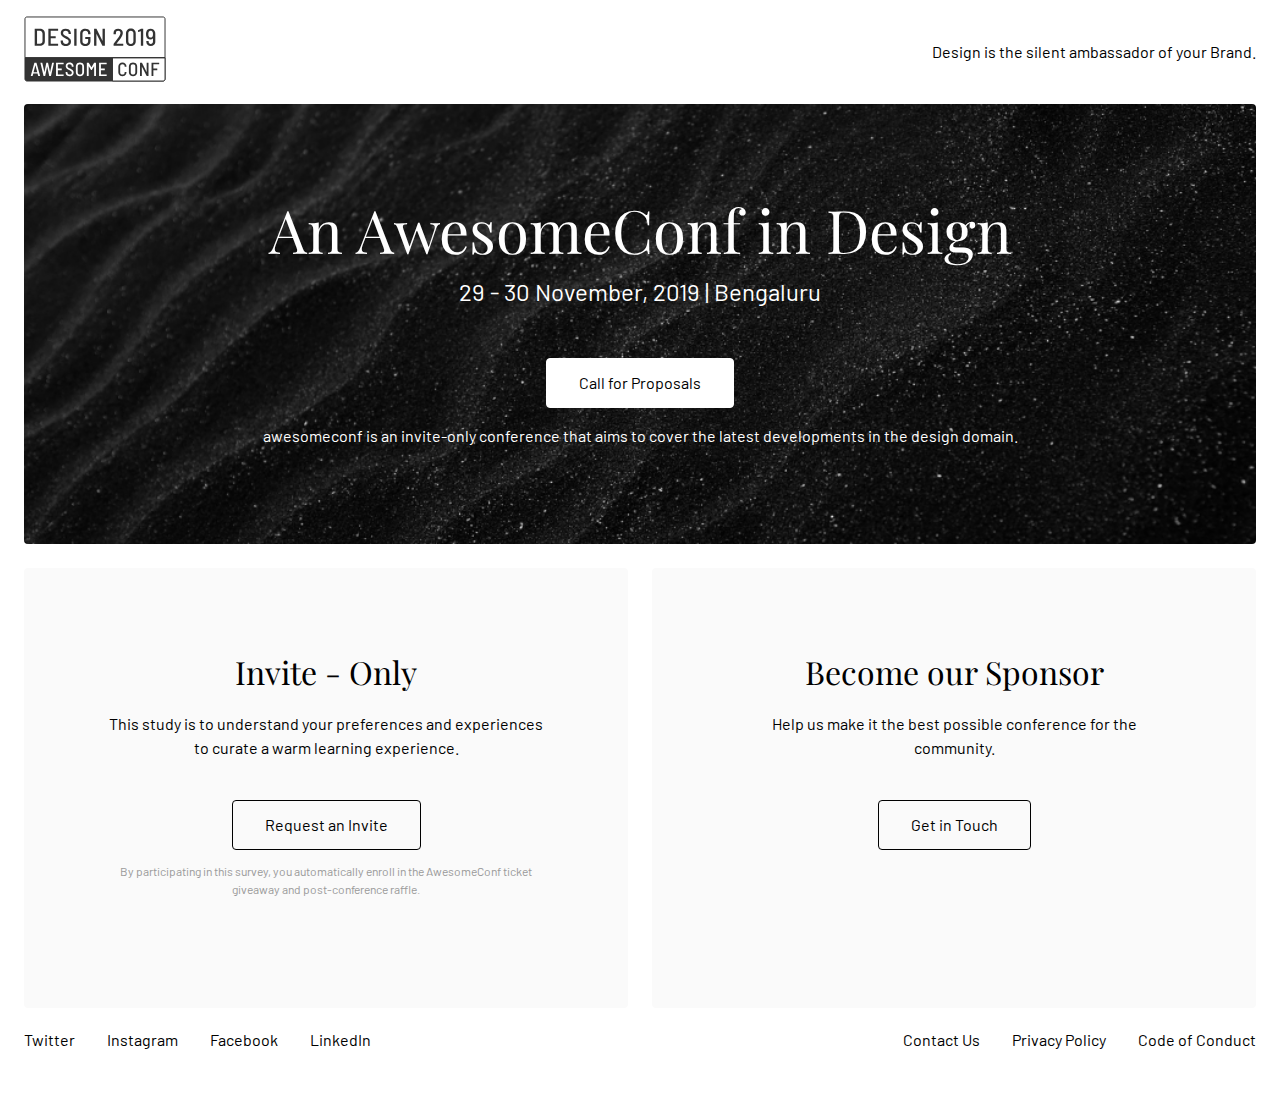
==== index.html @ eeed6b20 "feat: add description" ====
<!DOCTYPE html>
<html>
  <head>
    <meta charset="utf-8" />
    <meta http-equiv="X-UA-Compatible" content="IE=edge" />
    <title>An AwesomeConf in Design</title>
    <meta name="viewport" content="width=device-width, initial-scale=1" />
    <meta
      name="description"
      content="The second edition of AwesomeConf (29 - 30 November, Bangalore), where we'll cover the latest developments in the design domain."
    />
    <link
      href="https://fonts.googleapis.com/css?family=Barlow|Playfair+Display:400,700&display=swap"
      rel="stylesheet"
    />
    <link
      rel="stylesheet"
      type="text/css"
      media="screen"
      href="/assets/style.css"
    />
  </head>
  <body>
    <div class="container">
      <header>
        <a href="/" class="logo">
          <img src="/assets/logo.svg" alt="AwesomeConf Design 2019" />
        </a>

        <p>Design is the silent ambassador of your Brand.</p>
      </header>

      <main class="homepage">
        <section class="cfp section">
          <h1 class="title">An AwesomeConf in Design</h1>
          <p class="subtitle">29 - 30 November, 2019 | Bengaluru</p>
          <br />
          <a class="btn btn-primary" href="/cfp.html">
            Call for Proposals
          </a>
          <p>awesomeconf is an invite-only conference that aims to cover the latest developments in the design domain.</p>
        </section>

        <section class="sponsor section">
          <h2>Become our Sponsor</h2>
          <p>
            Help us make it the best possible conference for the community.<br />
          </p>
          <br />
          <a class="btn" href="/sponsor.html">Get in Touch</a>
        </section>

        <section class="survey section">
          <h2>Invite - Only</h2>
          <p>
            This study is to understand your preferences and experiences to
            curate a warm learning experience.
          </p>
          <br />
          <a class="btn" href="/survey.html">Request an Invite</a>
          <p class="footnote">
            By participating in this survey, you automatically enroll in the
            AwesomeConf ticket giveaway and post-conference raffle.
          </p>
        </section>
      </main>

      <footer>
        <nav class="nav social">
          <ul>
            <li>
              <a
                href="https://twitter.com/@AnAwesomeConf"
                target="_blank"
                rel="noopener noreferrer"
                >Twitter</a
              >
            </li>

            <li>
              <a
                href="https://instagram.com/anawesomeconf"
                target="_blank"
                rel="noopener noreferrer"
                >Instagram</a
              >
            </li>

            <li>
              <a
                href="https://facebook.com/AnAwesomeConf"
                target="_button"
                rel="noopener noreferrer"
                >Facebook</a
              >
            </li>

            <li>
              <a
                href="https://linkedin.com/company/anawesomeconf"
                target="_blank"
                rel="noopener noreferrer"
                >LinkedIn</a
              >
            </li>

            <li class="sep"></li>

            <li>
              <a href="mailto:hello@awesomeconf.design">Contact Us</a>
            </li>

            <li>
              <a href="/privacy.html">Privacy Policy</a>
            </li>
            <li>
              <a href="/code-of-conduct.html">Code of Conduct</a>
            </li>
          </ul>
        </nav>
      </footer>
    </div>
  </body>
</html>
---- assets/style.css ----
* {
  box-sizing: border-box;
}

body {
  margin: 0;
  font-family: 'Barlow', -apple-system, BlinkMacSystemFont, 'Segoe UI', Roboto, Oxygen, Ubuntu, Cantarell, 'Open Sans', 'Helvetica Neue', sans-serif;
  font-size: 14px;
  line-height: 1.5;
}

.container {
  max-width: 1280px;
  margin-left: auto;
  margin-right: auto;
  padding-left: 16px;
  padding-right: 16px;
  margin-bottom: 24px;
}

.container .section + .section {
  margin-top: 24px;
}

.btn {
  display: inline-block;
  padding: 12px 32px;
  border-radius: 4px;
  border: 1px solid black;
  background-color: transparent;
  font-size: 16px;
  line-height: 1.5;
  color: black;
  text-decoration: none;
}

.btn-primary {
  background-color: white;
  border-color: white;
}

.section {
  padding: 48px 24px;
  text-align: center;
  background-color: #fafafa;
  border-radius: 4px;
}

.section.cfp {
  background-color: black;
  background-image: url(/assets/background.png);
  background-size: cover;
  color: white;
  grid-area: 1/1/2/3;
}

.section.survey {
  grid-area: 2/1/3/2;
}

.section.sponsor {
  grid-area: 2/2/3/3;
}

h1, h2 {
  font-family: "Playfair Display";
  font-weight: 400;
  margin: 0;
}

.subtitle {
  font-size: 3.75vw;
  margin-top: 0;
}

.footnote {
  font-size: 12px;
  color: #999;
}

main.other {
  max-width: 600px;
  margin: 48px auto 16px;
  padding-bottom: 16px;
  border-bottom: 0.5px solid rgba(0, 0, 0, 0.5);
}

main.other h1 {
  margin: 1em 0;
  text-align: center;
}

main.other p,
main.other li {
  text-align: justify;
  margin-bottom: 1.5em;
}

header {
  display: flex;
  padding: 16px 0;
}

header .logo {
  flex: 1;
  padding-right: 24px;
}

.logo img {
  height: 40px;
}

header p {
  margin: 0;
  margin-left: 48px;
  align-self: center;
  text-align: right;
}

footer {
  display: flex;
  padding: 8px 0;
}

.nav.social {
  flex: 1;
}

nav ul {
  list-style: none;
  margin: 0;
  display: flex;
  flex-direction: column;
  padding-inline-start: 32px;
  flex-wrap: wrap;
  margin-left: -16px;
  margin-right: -16px;
}

nav a {
  text-decoration: none;
  color: black;
  display: inline-block;
  padding: 12px 16px;
}

h1 {
  font-size: calc(22px + 3.75vw);
}

h2 {
  font-size: calc(10px + 3.75vw);
}

a, a:visited, a:hover, a:focus {
  color: black;
  cursor: pointer;
}

@media (min-width: 800px) {  
  body {
    font-size: 16px;
  }

  nav ul {
    padding: 0;
    padding-inline-start: 0;
    flex-direction: row;
  }

  .section {
    padding: 80px;
  }

  .logo img {
    height: 66px;
  }

  li.sep {
    flex: 1;
  }

  .container {
    padding-left: 24px;
    padding-right: 24px;
  }

  .container .section + .section {
    margin-top: unset;
  }

  .container .homepage {
    display:  grid;
    grid-template-columns: repeat(2, 1fr); 
    grid-template-rows: repeat(2, 1fr); 
    grid-column-gap: 24px;
    grid-row-gap: 24px;
  }
}

@media (min-width: 1280px) {
  h1 {
    font-size: 60px;
  }

  h2 {
    font-size: 32px;
  }

  .subtitle {
    font-size: 24px;
  }
}
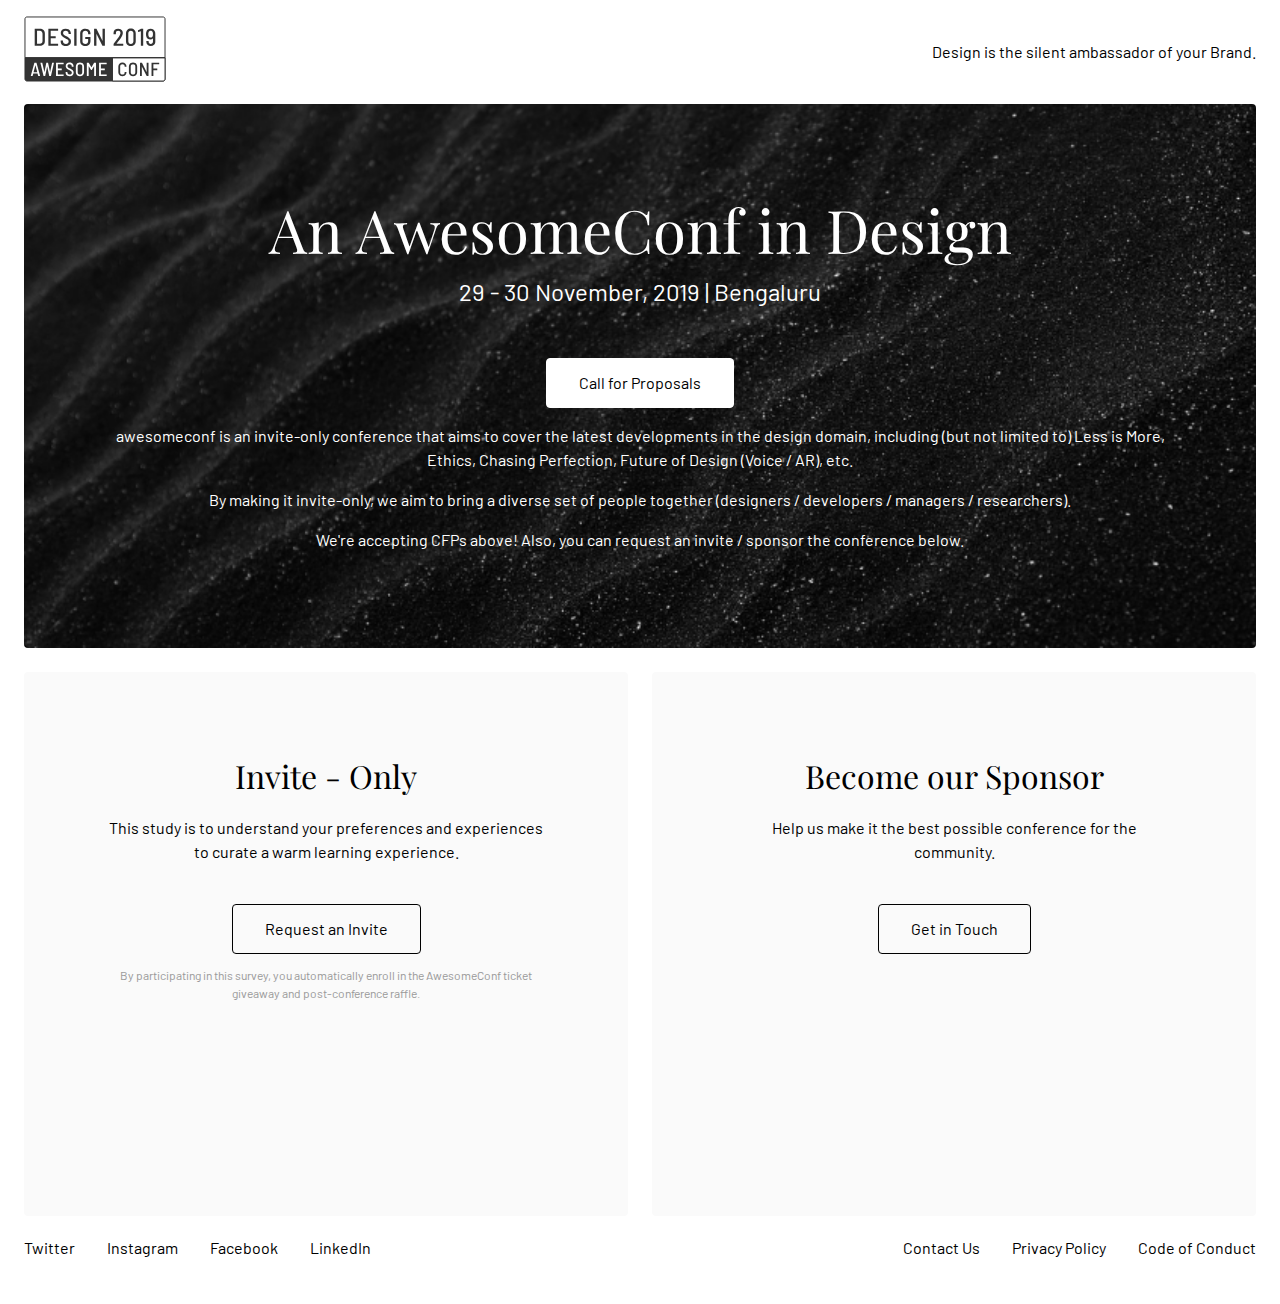
==== commit 4b7c37bb: "Update index.html" ====
--- a/index.html
+++ b/index.html
@@ -38,7 +38,9 @@
           <a class="btn btn-primary" href="/cfp.html">
             Call for Proposals
           </a>
-          <p>awesomeconf is an invite-only conference that aims to cover the latest developments in the design domain.</p>
+          <p>awesomeconf is an invite-only conference that aims to cover the latest developments in the design domain, including (but not limited to) Less is More, Ethics, Chasing Perfection, Future of Design (Voice / AR), etc.</p>
+          <p>By making it invite-only, we aim to bring a diverse set of people together (designers / developers / managers / researchers).</p>
+          <p>We're accepting CFPs above! Also, you can request an invite / sponsor the conference below.</p>
         </section>
 
         <section class="sponsor section">
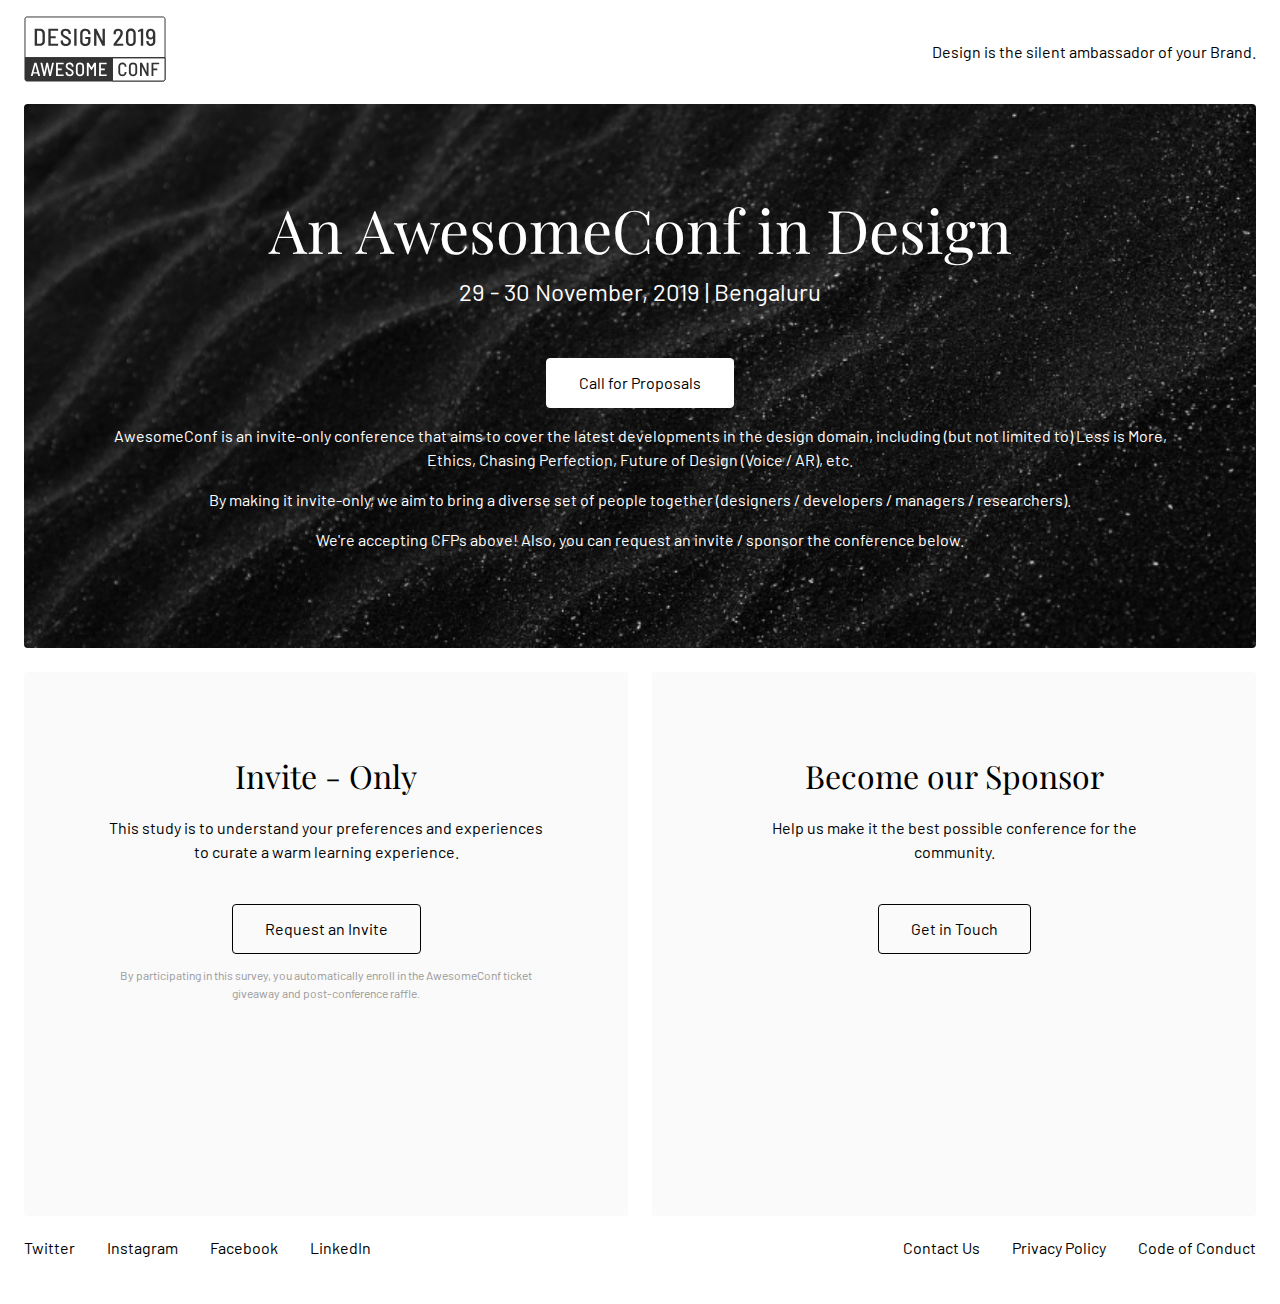
==== commit c30656b7: "Update index.html" ====
--- a/index.html
+++ b/index.html
@@ -38,7 +38,7 @@
           <a class="btn btn-primary" href="/cfp.html">
             Call for Proposals
           </a>
-          <p>awesomeconf is an invite-only conference that aims to cover the latest developments in the design domain, including (but not limited to) Less is More, Ethics, Chasing Perfection, Future of Design (Voice / AR), etc.</p>
+          <p>AwesomeConf is an invite-only conference that aims to cover the latest developments in the design domain, including (but not limited to) Less is More, Ethics, Chasing Perfection, Future of Design (Voice / AR), etc.</p>
           <p>By making it invite-only, we aim to bring a diverse set of people together (designers / developers / managers / researchers).</p>
           <p>We're accepting CFPs above! Also, you can request an invite / sponsor the conference below.</p>
         </section>
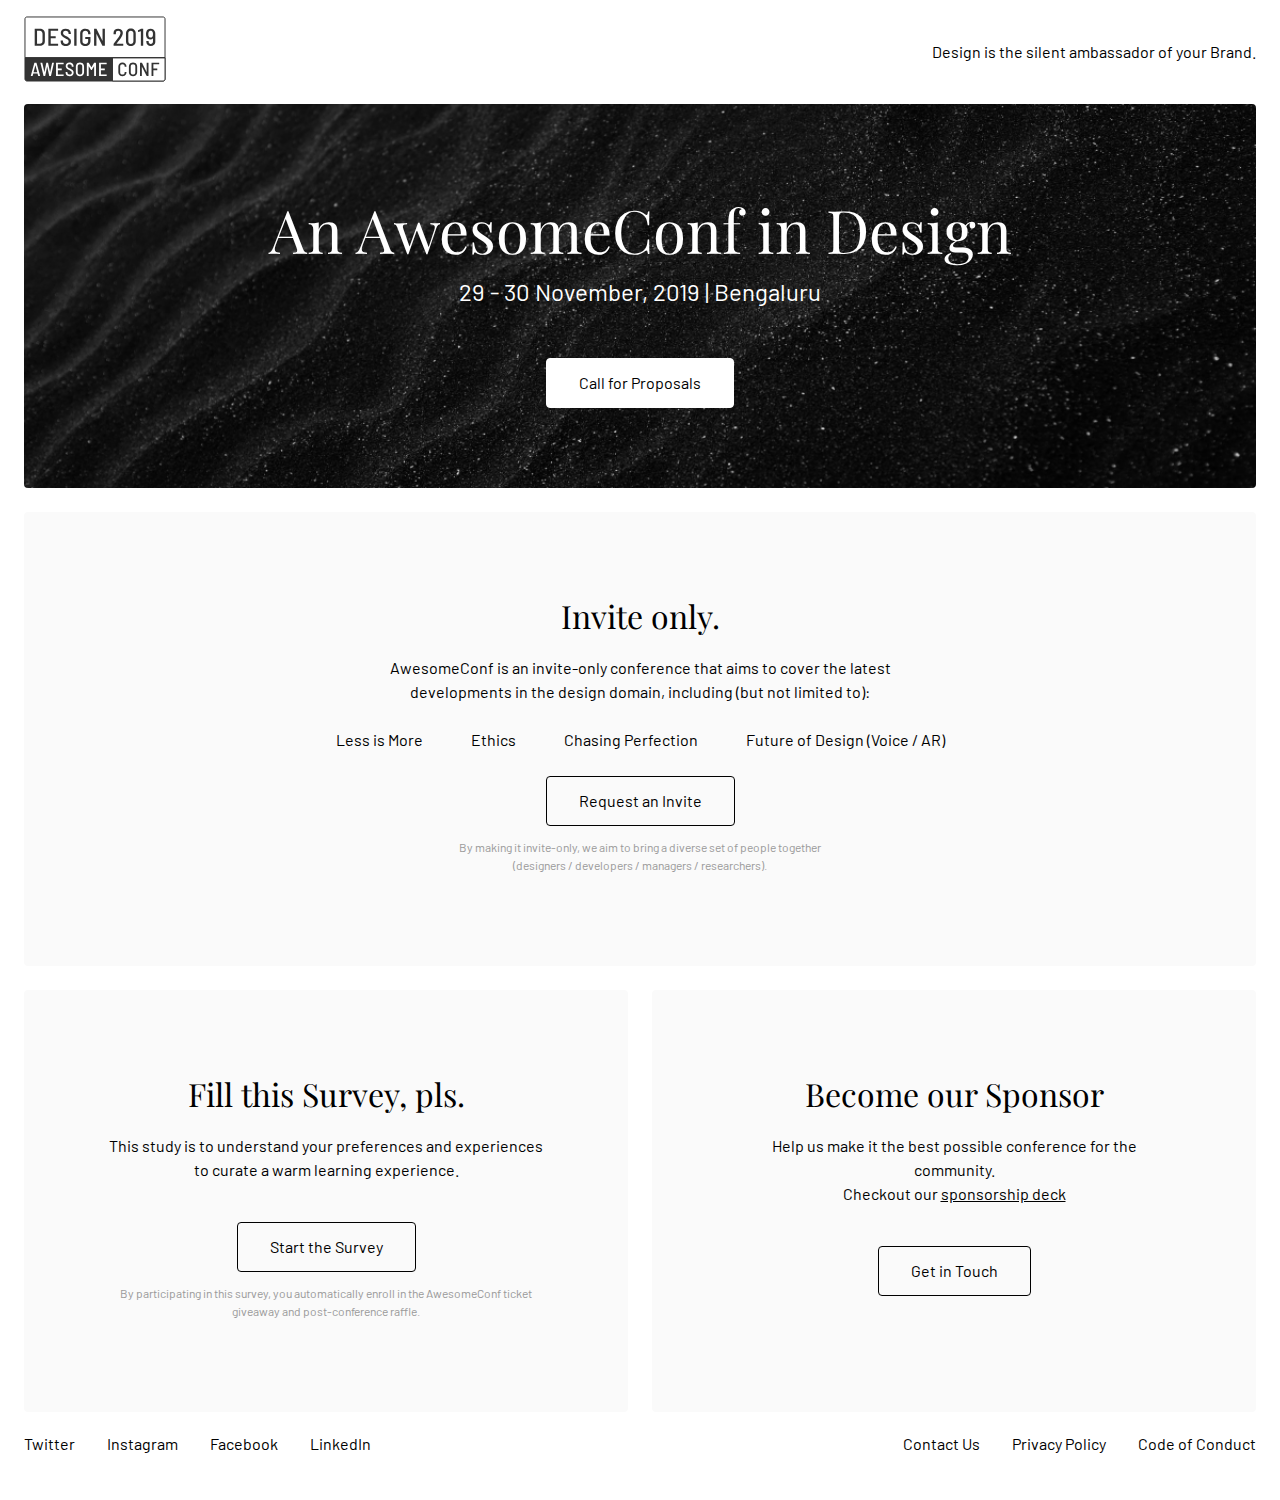
==== commit a635ad3e: "feat: add sponsor deck" ====
--- a/index.html
+++ b/index.html
@@ -19,6 +19,7 @@
       media="screen"
       href="/assets/style.css"
     />
+    <link type="text/plain" rel="author" href="/humans.txt" />
   </head>
   <body>
     <div class="container">
@@ -38,28 +39,49 @@
           <a class="btn btn-primary" href="/cfp.html">
             Call for Proposals
           </a>
-          <p>AwesomeConf is an invite-only conference that aims to cover the latest developments in the design domain, including (but not limited to) Less is More, Ethics, Chasing Perfection, Future of Design (Voice / AR), etc.</p>
-          <p>By making it invite-only, we aim to bring a diverse set of people together (designers / developers / managers / researchers).</p>
-          <p>We're accepting CFPs above! Also, you can request an invite / sponsor the conference below.</p>
+        </section>
+
+        <section class="section invite">
+          <h2>Invite only.</h2>
+          <p>
+            AwesomeConf is an invite-only conference that aims to cover the
+            latest developments in the design domain, including (but not limited
+            to):
+          </p>
+
+          <ul class="topics">
+            <li>Less is More</li>
+            <li>Ethics</li>
+            <li>Chasing Perfection</li>
+            <li>Future of Design (Voice / AR)</li>
+          </ul>
+
+          <a class="btn" href="/invite.html">Request an Invite</a>
+
+          <p class="footnote">
+            By making it invite-only, we aim to bring a diverse set of people
+            together (designers / developers / managers / researchers).
+          </p>
         </section>
 
         <section class="sponsor section">
           <h2>Become our Sponsor</h2>
           <p>
             Help us make it the best possible conference for the community.<br />
+            Checkout our <a href="/assets/sponsorship-information.pdf" target="_blank" rel="noopener noreferrer">sponsorship deck</a>
           </p>
           <br />
           <a class="btn" href="/sponsor.html">Get in Touch</a>
         </section>
 
         <section class="survey section">
-          <h2>Invite - Only</h2>
+          <h2>Fill this Survey, pls.</h2>
           <p>
             This study is to understand your preferences and experiences to
             curate a warm learning experience.
           </p>
           <br />
-          <a class="btn" href="/survey.html">Request an Invite</a>
+          <a class="btn" href="/survey.html">Start the Survey</a>
           <p class="footnote">
             By participating in this survey, you automatically enroll in the
             AwesomeConf ticket giveaway and post-conference raffle.
--- a/assets/style.css
+++ b/assets/style.css
@@ -54,12 +54,16 @@
   grid-area: 1/1/2/3;
 }
 
+.section.invite {
+  grid-area: 2/1/3/3;
+}
+
 .section.survey {
-  grid-area: 2/1/3/2;
+  grid-area: 3/1/4/2;
 }
 
 .section.sponsor {
-  grid-area: 2/2/3/3;
+  grid-area: 3/2/4/3;
 }
 
 h1, h2 {
@@ -157,6 +161,33 @@
   cursor: pointer;
 }
 
+ul.topics {
+  list-style: none;
+  display: flex;
+  justify-content: center;
+  margin-bottom: 16px;
+  margin-top: 16px;
+  flex-wrap: wrap;
+  padding-left: 0;
+}
+
+ul.topics li {
+  padding: 8px 24px;
+  white-space: nowrap;
+}
+
+.section.invite p {
+  max-width: 600px;
+  margin-left: auto;
+  margin-right: auto;
+}
+
+.section.invite p.footnote {
+  max-width: 400px;
+  margin-left: auto;
+  margin-right: auto;
+}
+
 @media (min-width: 800px) {  
   body {
     font-size: 16px;
@@ -192,7 +223,7 @@
   .container .homepage {
     display:  grid;
     grid-template-columns: repeat(2, 1fr); 
-    grid-template-rows: repeat(2, 1fr); 
+    grid-template-rows: repeat(3, auto); 
     grid-column-gap: 24px;
     grid-row-gap: 24px;
   }
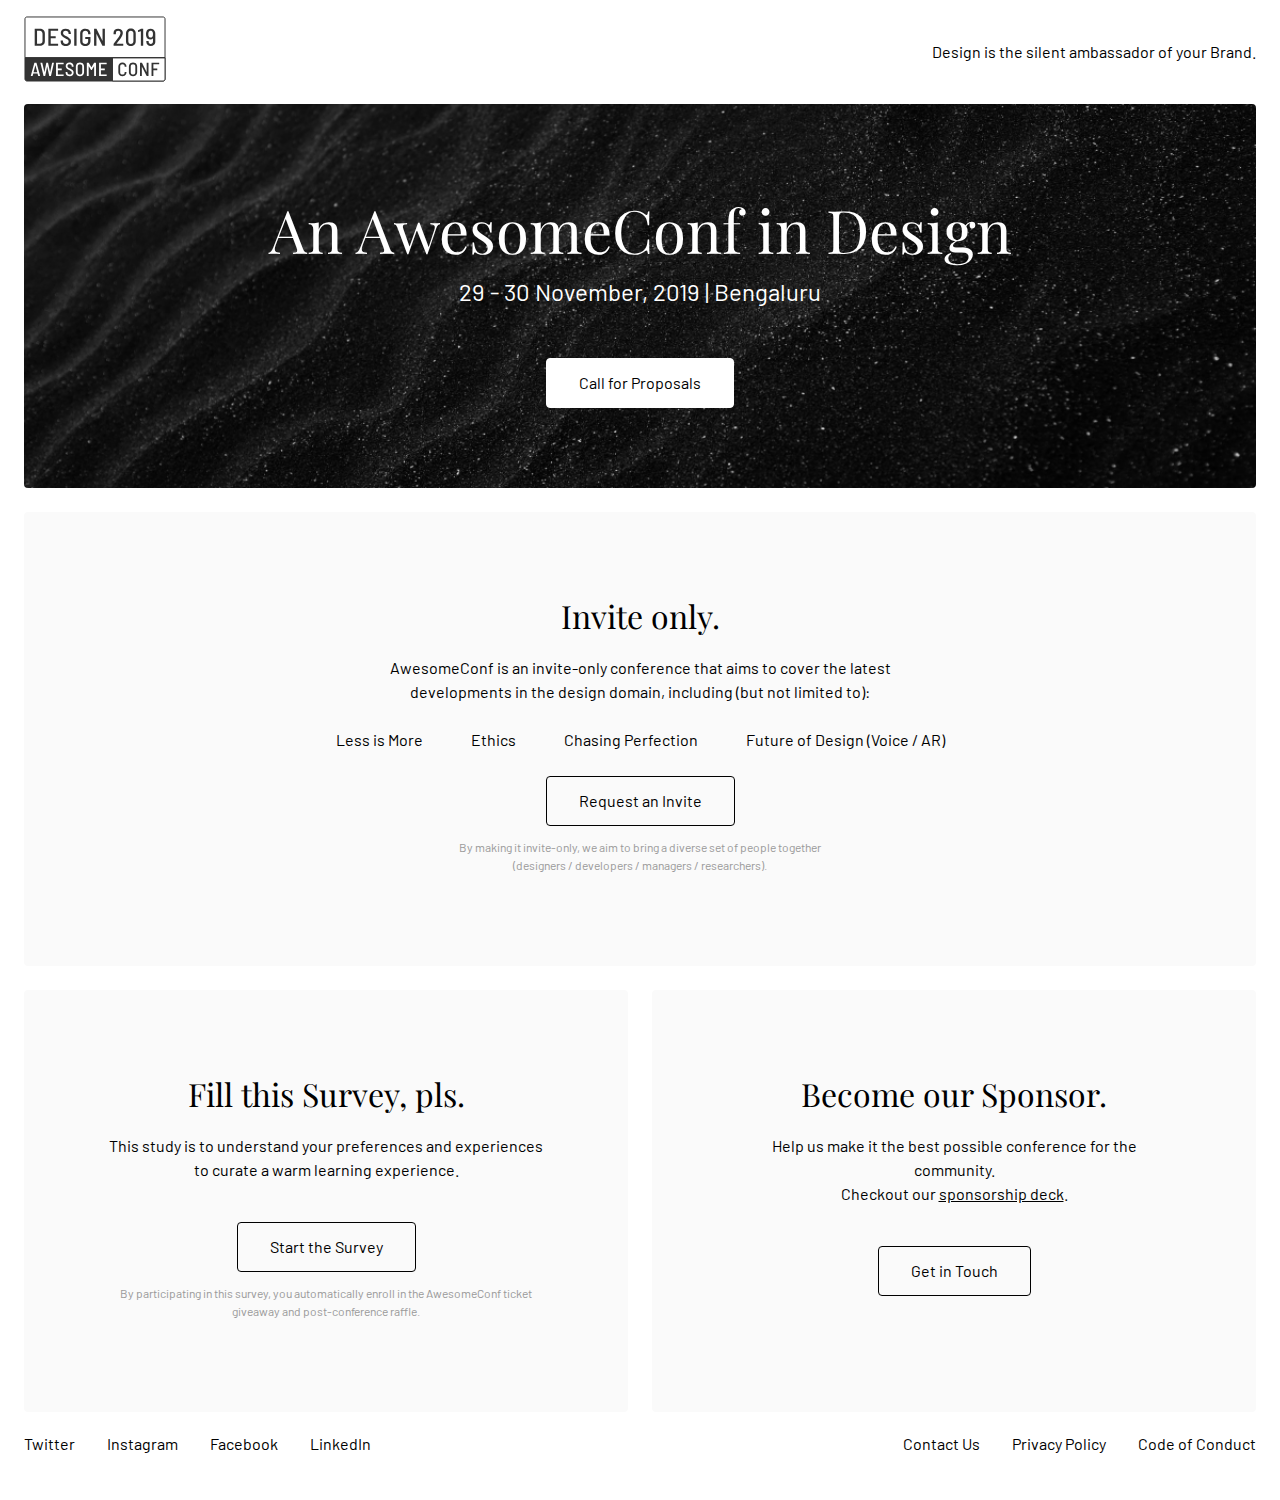
==== commit 4aa5ea14: "fix: typos" ====
--- a/index.html
+++ b/index.html
@@ -65,10 +65,10 @@
         </section>
 
         <section class="sponsor section">
-          <h2>Become our Sponsor</h2>
+          <h2>Become our Sponsor.</h2>
           <p>
             Help us make it the best possible conference for the community.<br />
-            Checkout our <a href="/assets/sponsorship-information.pdf" target="_blank" rel="noopener noreferrer">sponsorship deck</a>
+            Checkout our <a href="/assets/sponsorship-information.pdf" target="_blank" rel="noopener noreferrer">sponsorship deck</a>.
           </p>
           <br />
           <a class="btn" href="/sponsor.html">Get in Touch</a>
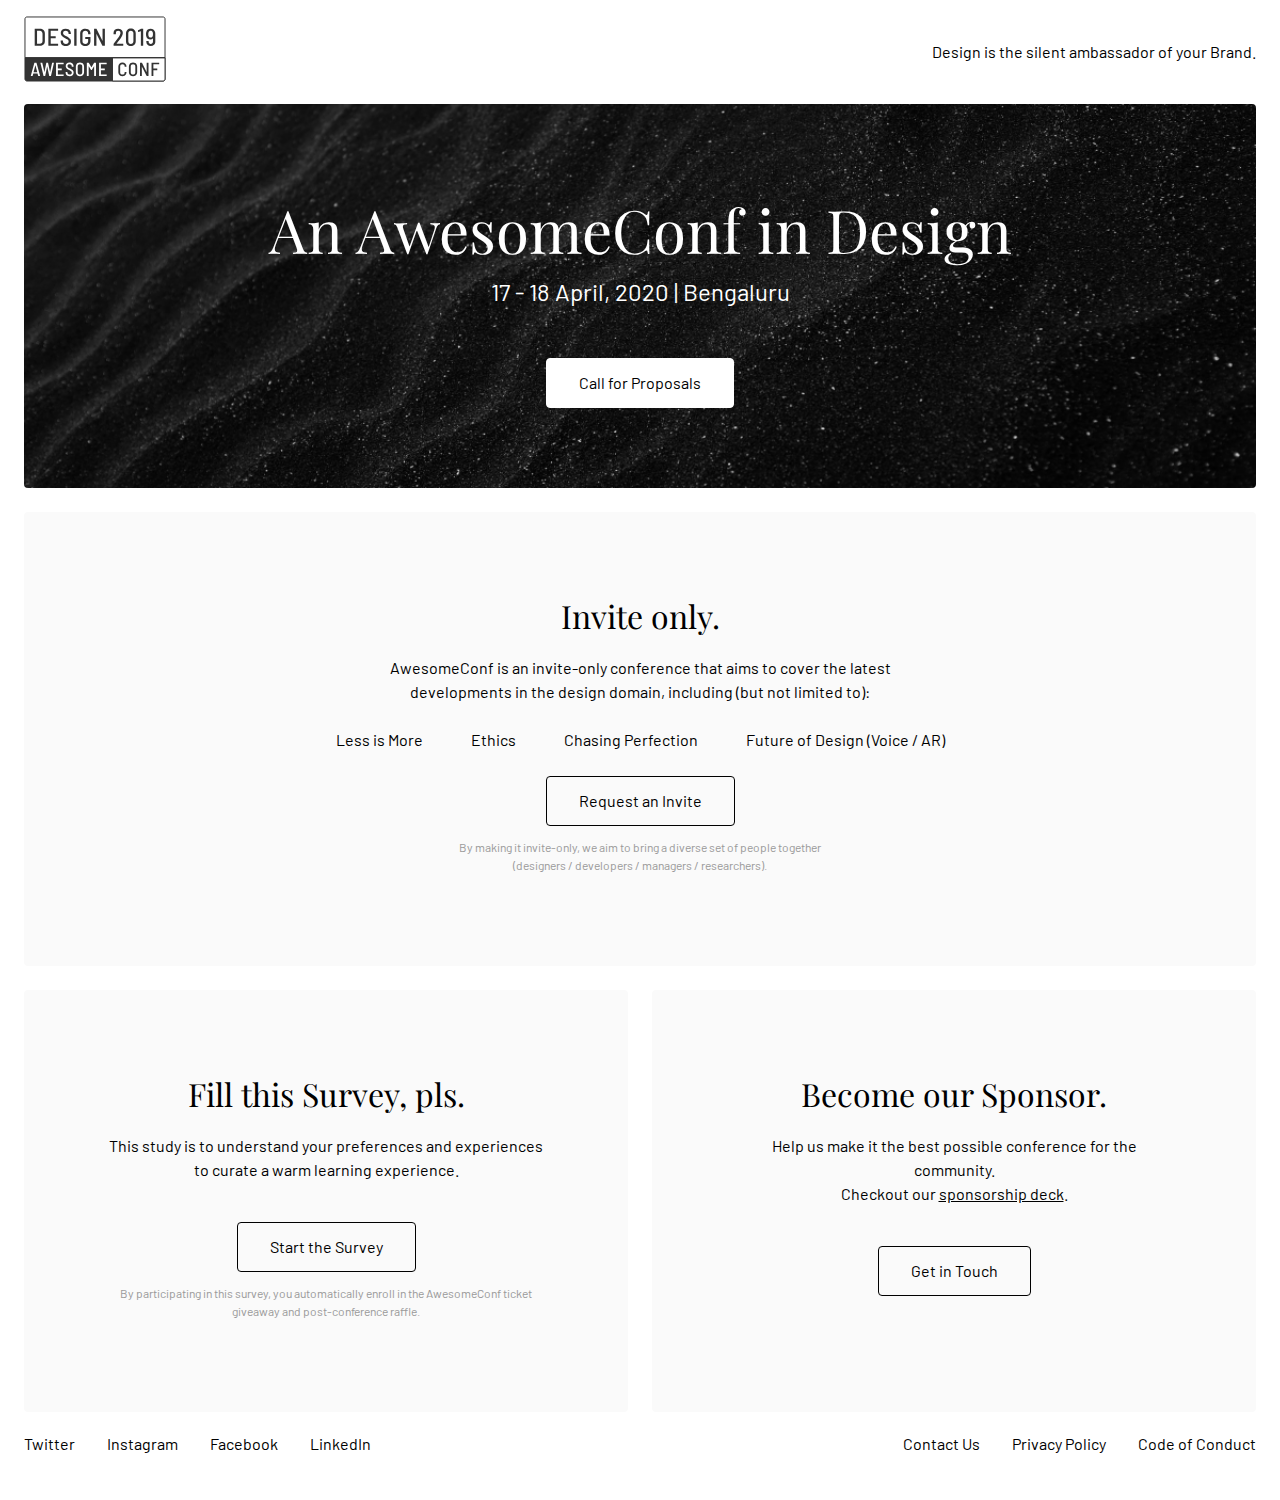
==== commit 92d35294: "update dates" ====
--- a/index.html
+++ b/index.html
@@ -7,7 +7,7 @@
     <meta name="viewport" content="width=device-width, initial-scale=1" />
     <meta
       name="description"
-      content="The second edition of AwesomeConf (29 - 30 November, Bangalore), where we'll cover the latest developments in the design domain."
+      content="The second edition of AwesomeConf (17 - 18 April, Bangalore), where we'll cover the latest developments in the design domain."
     />
     <link
       href="https://fonts.googleapis.com/css?family=Barlow|Playfair+Display:400,700&display=swap"
@@ -25,7 +25,7 @@
     <div class="container">
       <header>
         <a href="/" class="logo">
-          <img src="/assets/logo.svg" alt="AwesomeConf Design 2019" />
+          <img src="/assets/logo.svg" alt="AwesomeConf Design 2020" />
         </a>
 
         <p>Design is the silent ambassador of your Brand.</p>
@@ -34,7 +34,7 @@
       <main class="homepage">
         <section class="cfp section">
           <h1 class="title">An AwesomeConf in Design</h1>
-          <p class="subtitle">29 - 30 November, 2019 | Bengaluru</p>
+          <p class="subtitle">17 - 18 April, 2020 | Bengaluru</p>
           <br />
           <a class="btn btn-primary" href="/cfp.html">
             Call for Proposals
@@ -131,7 +131,7 @@
             <li class="sep"></li>
 
             <li>
-              <a href="mailto:hello@awesomeconf.design">Contact Us</a>
+              <a href="mailto:an@awesomeconf.design">Contact Us</a>
             </li>
 
             <li>
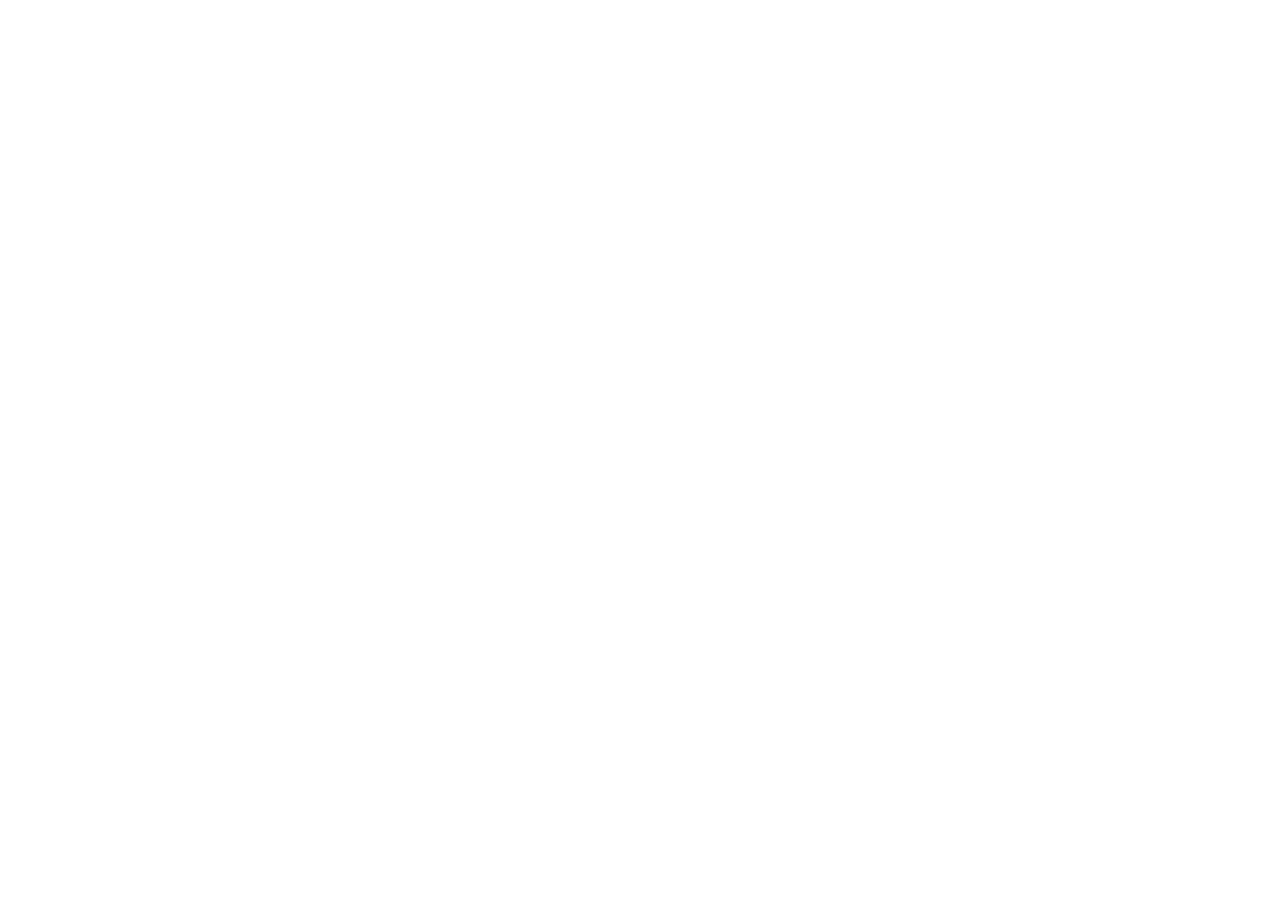
==== commit 26456cb2: "redirect to new website" ====
--- a/index.html
+++ b/index.html
@@ -1,148 +1,12 @@
 <!DOCTYPE html>
 <html>
   <head>
-    <meta charset="utf-8" />
-    <meta http-equiv="X-UA-Compatible" content="IE=edge" />
-    <title>An AwesomeConf in Design</title>
-    <meta name="viewport" content="width=device-width, initial-scale=1" />
-    <meta
-      name="description"
-      content="The second edition of AwesomeConf (17 - 18 April, Bangalore), where we'll cover the latest developments in the design domain."
-    />
-    <link
-      href="https://fonts.googleapis.com/css?family=Barlow|Playfair+Display:400,700&display=swap"
-      rel="stylesheet"
-    />
-    <link
-      rel="stylesheet"
-      type="text/css"
-      media="screen"
-      href="/assets/style.css"
-    />
-    <link type="text/plain" rel="author" href="/humans.txt" />
+    <meta http-equiv="refresh" content="0; url=https://awesomeconf.xyz" />
   </head>
   <body>
-    <div class="container">
-      <header>
-        <a href="/" class="logo">
-          <img src="/assets/logo.svg" alt="AwesomeConf Design 2020" />
-        </a>
-
-        <p>Design is the silent ambassador of your Brand.</p>
-      </header>
-
-      <main class="homepage">
-        <section class="cfp section">
-          <h1 class="title">An AwesomeConf in Design</h1>
-          <p class="subtitle">17 - 18 April, 2020 | Bengaluru</p>
-          <br />
-          <a class="btn btn-primary" href="/cfp.html">
-            Call for Proposals
-          </a>
-        </section>
-
-        <section class="section invite">
-          <h2>Invite only.</h2>
-          <p>
-            AwesomeConf is an invite-only conference that aims to cover the
-            latest developments in the design domain, including (but not limited
-            to):
-          </p>
-
-          <ul class="topics">
-            <li>Less is More</li>
-            <li>Ethics</li>
-            <li>Chasing Perfection</li>
-            <li>Future of Design (Voice / AR)</li>
-          </ul>
-
-          <a class="btn" href="/invite.html">Request an Invite</a>
-
-          <p class="footnote">
-            By making it invite-only, we aim to bring a diverse set of people
-            together (designers / developers / managers / researchers).
-          </p>
-        </section>
-
-        <section class="sponsor section">
-          <h2>Become our Sponsor.</h2>
-          <p>
-            Help us make it the best possible conference for the community.<br />
-            Checkout our <a href="/assets/sponsorship-information.pdf" target="_blank" rel="noopener noreferrer">sponsorship deck</a>.
-          </p>
-          <br />
-          <a class="btn" href="/sponsor.html">Get in Touch</a>
-        </section>
-
-        <section class="survey section">
-          <h2>Fill this Survey, pls.</h2>
-          <p>
-            This study is to understand your preferences and experiences to
-            curate a warm learning experience.
-          </p>
-          <br />
-          <a class="btn" href="/survey.html">Start the Survey</a>
-          <p class="footnote">
-            By participating in this survey, you automatically enroll in the
-            AwesomeConf ticket giveaway and post-conference raffle.
-          </p>
-        </section>
-      </main>
-
-      <footer>
-        <nav class="nav social">
-          <ul>
-            <li>
-              <a
-                href="https://twitter.com/@AnAwesomeConf"
-                target="_blank"
-                rel="noopener noreferrer"
-                >Twitter</a
-              >
-            </li>
-
-            <li>
-              <a
-                href="https://instagram.com/anawesomeconf"
-                target="_blank"
-                rel="noopener noreferrer"
-                >Instagram</a
-              >
-            </li>
-
-            <li>
-              <a
-                href="https://facebook.com/AnAwesomeConf"
-                target="_button"
-                rel="noopener noreferrer"
-                >Facebook</a
-              >
-            </li>
-
-            <li>
-              <a
-                href="https://linkedin.com/company/anawesomeconf"
-                target="_blank"
-                rel="noopener noreferrer"
-                >LinkedIn</a
-              >
-            </li>
-
-            <li class="sep"></li>
-
-            <li>
-              <a href="mailto:an@awesomeconf.design">Contact Us</a>
-            </li>
-
-            <li>
-              <a href="/privacy.html">Privacy Policy</a>
-            </li>
-            <li>
-              <a href="/code-of-conduct.html">Code of Conduct</a>
-            </li>
-          </ul>
-        </nav>
-      </footer>
-    </div>
+    <p>
+      The page has moved to:
+      <a href="https://awesomeconf.xyz">awesomeconf.xyz</a>
+    </p>
   </body>
 </html>
